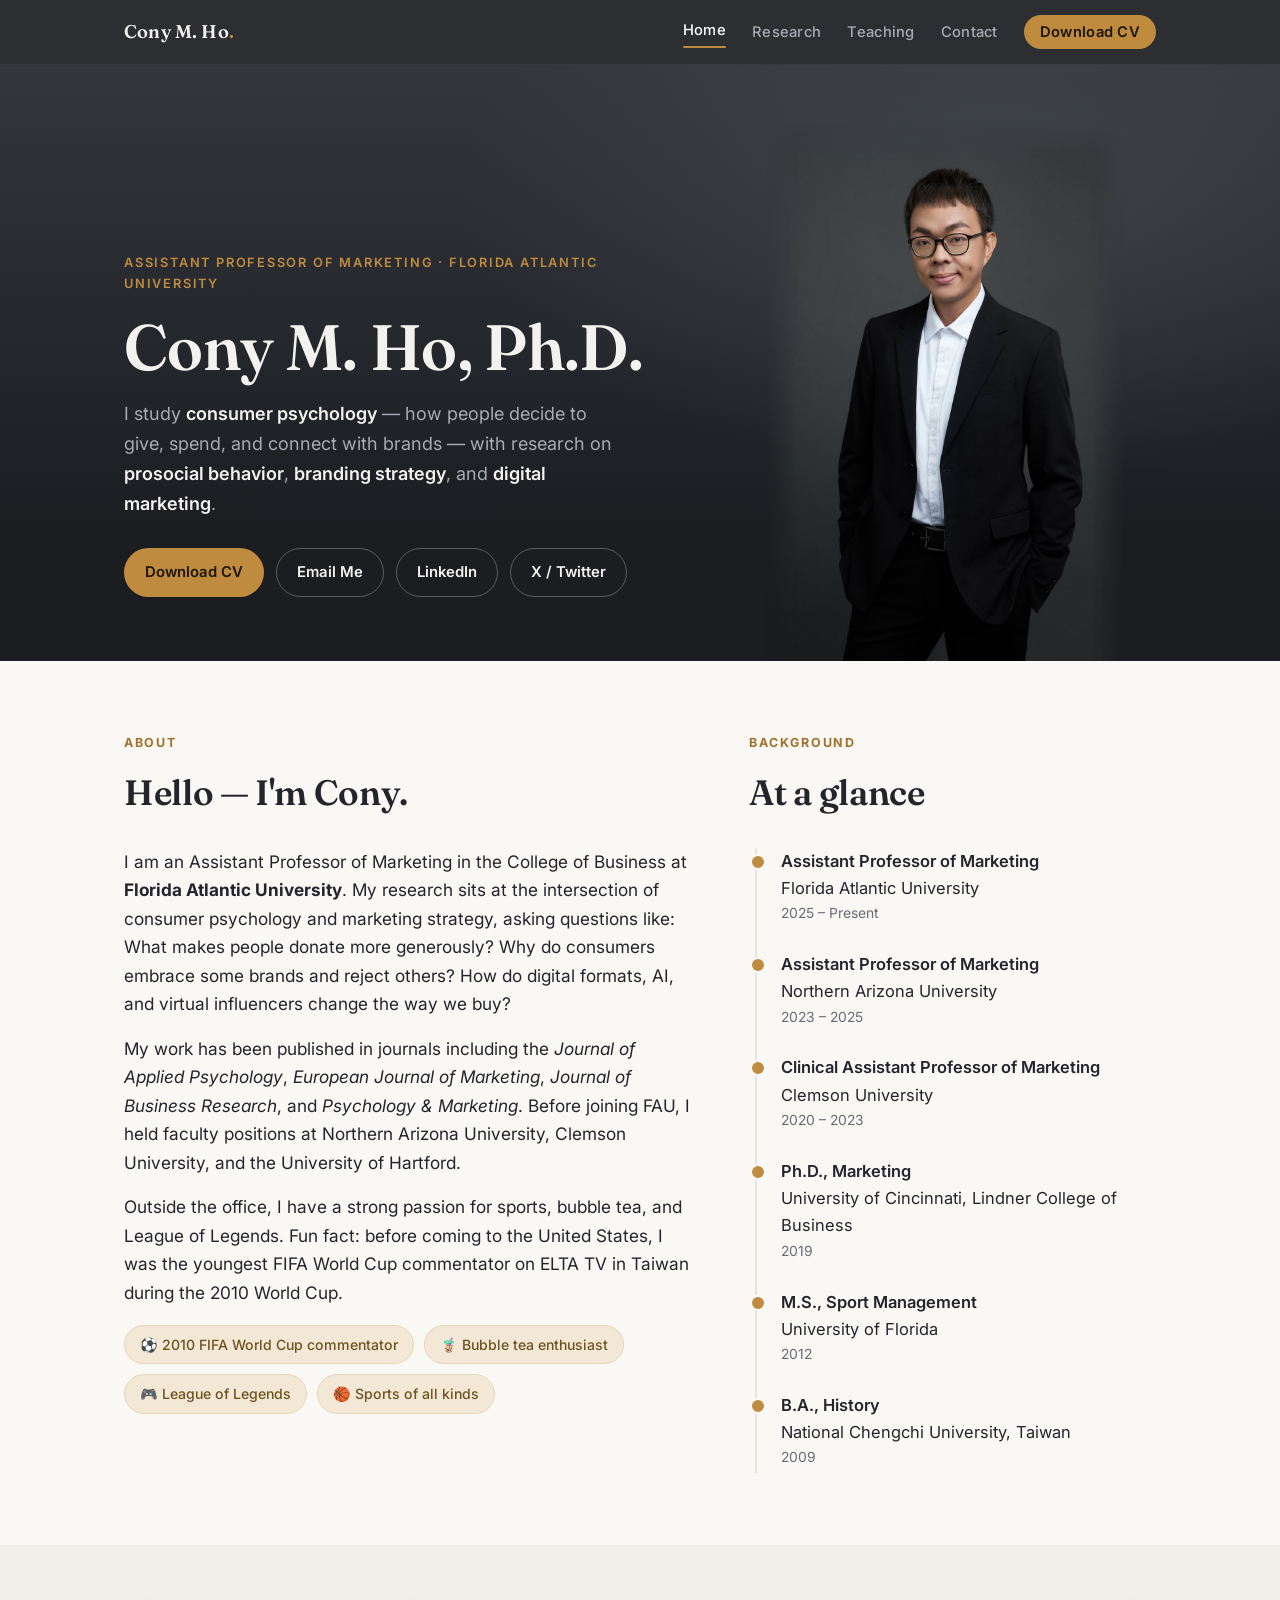
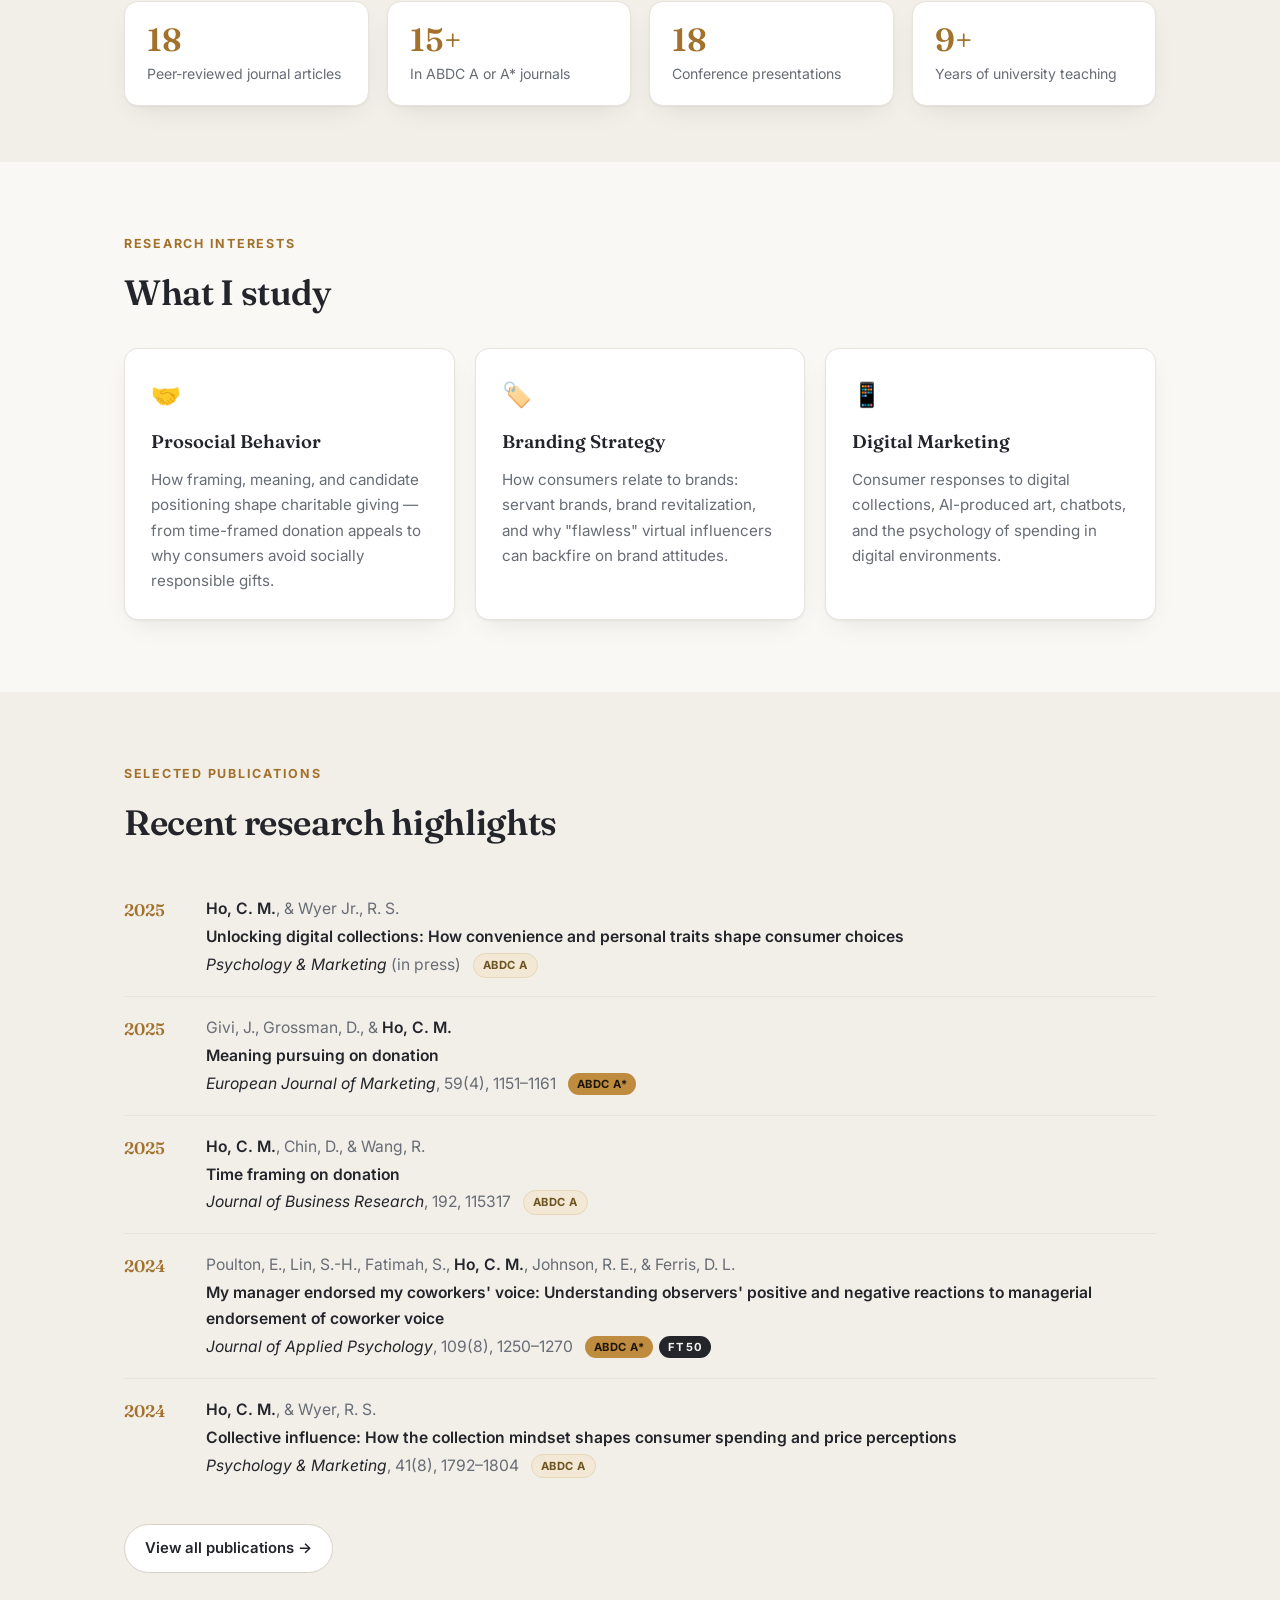
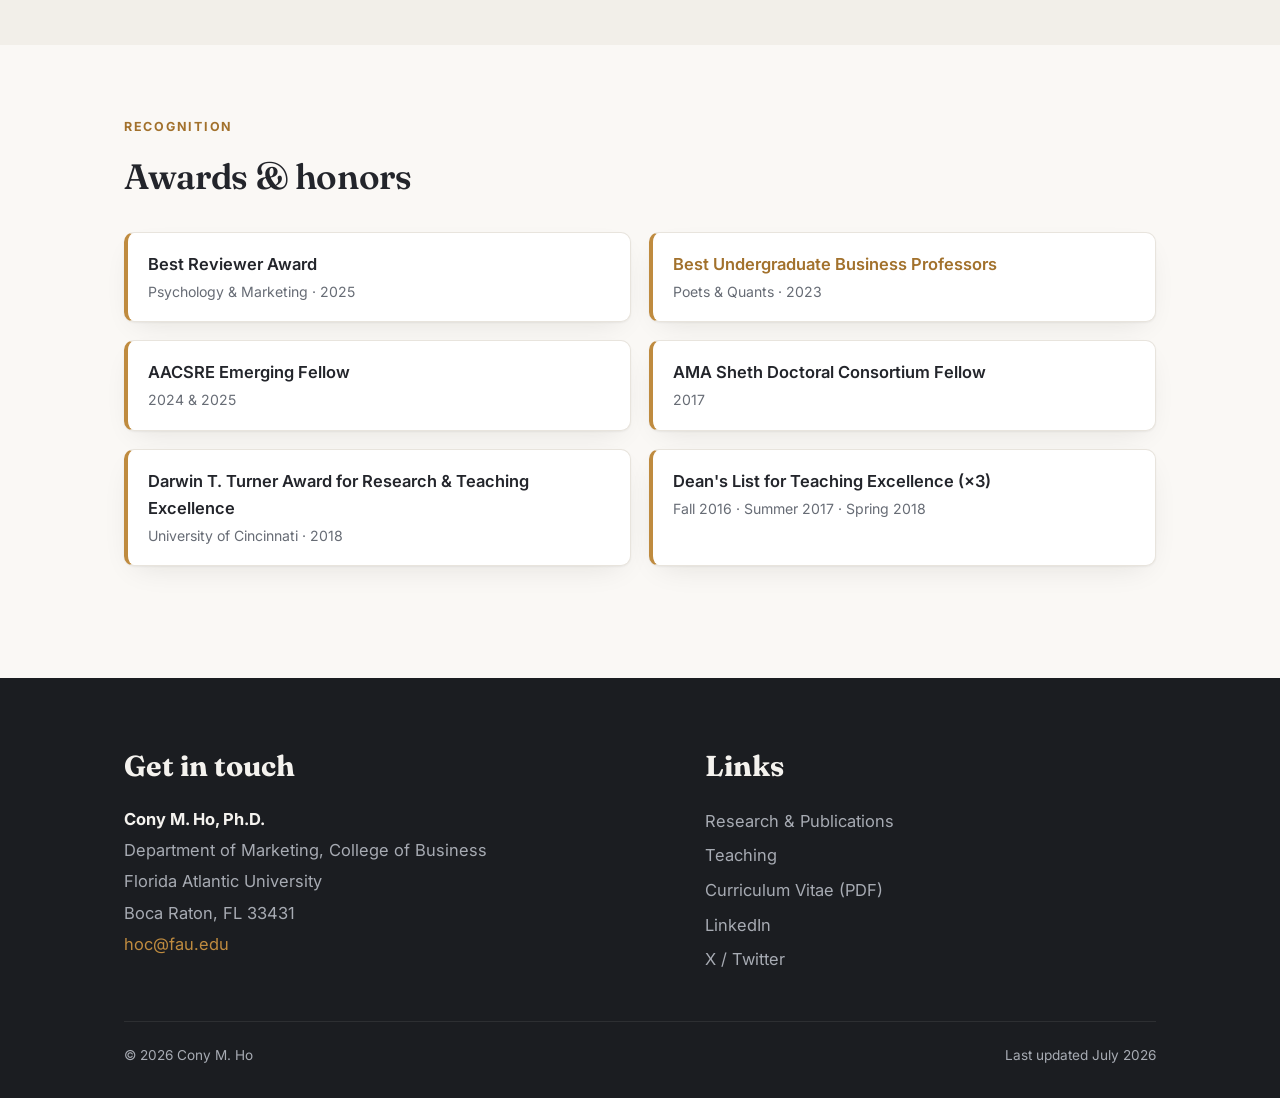
==== index.html @ de129126 "Launch personal academic website for Cony M. Ho" ====
<!DOCTYPE html>
<html lang="en">
<head>
  <meta charset="UTF-8">
  <meta name="viewport" content="width=device-width, initial-scale=1.0">
  <title>Cony M. Ho, Ph.D. — Assistant Professor of Marketing</title>
  <meta name="description" content="Cony M. Ho is an Assistant Professor of Marketing at Florida Atlantic University. His research explores consumer psychology, prosocial behavior, branding strategy, and digital marketing.">
  <link rel="icon" href="data:image/svg+xml,%3Csvg xmlns='http://www.w3.org/2000/svg' viewBox='0 0 100 100'%3E%3Crect width='100' height='100' rx='20' fill='%231b1d21'/%3E%3Ctext x='50' y='68' font-size='52' font-family='Georgia' text-anchor='middle' fill='%23bf8b3f'%3ECH%3C/text%3E%3C/svg%3E">
  <link rel="preconnect" href="https://fonts.googleapis.com">
  <link rel="preconnect" href="https://fonts.gstatic.com" crossorigin>
  <link href="https://fonts.googleapis.com/css2?family=Fraunces:opsz,wght@9..144,400;9..144,600&family=Inter:wght@400;500;600;700&display=swap" rel="stylesheet">
  <link rel="stylesheet" href="css/style.css">
</head>
<body>

  <!-- ============ NAVIGATION ============ -->
  <header class="site-header">
    <div class="wrap nav">
      <a class="nav-brand" href="index.html">Cony M. Ho<span class="dot">.</span></a>
      <button class="nav-toggle" aria-label="Menu" onclick="document.querySelector('.nav-links').classList.toggle('open')">&#9776;</button>
      <ul class="nav-links">
        <li><a href="index.html" class="active">Home</a></li>
        <li><a href="research.html">Research</a></li>
        <li><a href="teaching.html">Teaching</a></li>
        <li><a href="#contact">Contact</a></li>
        <li><a class="nav-cv" href="assets/Cony-Ho-CV.pdf" target="_blank">Download CV</a></li>
      </ul>
    </div>
  </header>

  <!-- ============ HERO ============ -->
  <section class="hero">
    <div class="wrap hero-grid">
      <div class="hero-text">
        <span class="hero-eyebrow">Assistant Professor of Marketing · Florida Atlantic University</span>
        <h1>Cony M. Ho, Ph.D.</h1>
        <p class="hero-tagline">
          I study <strong>consumer psychology</strong> — how people decide to give, spend,
          and connect with brands — with research on <strong>prosocial behavior</strong>,
          <strong>branding strategy</strong>, and <strong>digital marketing</strong>.
        </p>
        <div class="hero-actions">
          <a class="btn btn-primary" href="assets/Cony-Ho-CV.pdf" target="_blank">Download CV</a>
          <a class="btn btn-ghost" href="mailto:hoc@fau.edu">Email Me</a>
          <a class="btn btn-ghost" href="https://www.linkedin.com/in/cony-ho-6710232b/" target="_blank" rel="noopener">LinkedIn</a>
          <a class="btn btn-ghost" href="https://x.com/ho_cony" target="_blank" rel="noopener">X / Twitter</a>
        </div>
      </div>
      <div class="hero-photo">
        <img src="assets/headshot-web.jpg" alt="Portrait of Cony M. Ho">
      </div>
    </div>
  </section>

  <!-- ============ ABOUT ============ -->
  <section class="section" id="about">
    <div class="wrap two-col">
      <div>
        <p class="section-label">About</p>
        <h2>Hello — I'm Cony.</h2>
        <p class="lede">
          I am an Assistant Professor of Marketing in the College of Business at
          <strong>Florida Atlantic University</strong>. My research sits at the intersection of
          consumer psychology and marketing strategy, asking questions like: What makes people
          donate more generously? Why do consumers embrace some brands and reject others?
          How do digital formats, AI, and virtual influencers change the way we buy?
        </p>
        <p class="lede">
          My work has been published in journals including the <em>Journal of Applied Psychology</em>,
          <em>European Journal of Marketing</em>, <em>Journal of Business Research</em>, and
          <em>Psychology &amp; Marketing</em>. Before joining FAU, I held faculty positions at
          Northern Arizona University, Clemson University, and the University of Hartford.
        </p>
        <p class="lede">
          Outside the office, I have a strong passion for sports, bubble tea, and League of Legends.
          Fun fact: before coming to the United States, I was the youngest FIFA World Cup
          commentator on ELTA TV in Taiwan during the 2010 World Cup.
        </p>
        <div class="chips">
          <span class="chip">⚽ 2010 FIFA World Cup commentator</span>
          <span class="chip">🧋 Bubble tea enthusiast</span>
          <span class="chip">🎮 League of Legends</span>
          <span class="chip">🏀 Sports of all kinds</span>
        </div>
      </div>
      <div>
        <p class="section-label">Background</p>
        <h2>At a glance</h2>
        <ul class="timeline">
          <li>
            <div class="t-role">Assistant Professor of Marketing</div>
            <div class="t-org">Florida Atlantic University</div>
            <div class="t-time">2025 – Present</div>
          </li>
          <li>
            <div class="t-role">Assistant Professor of Marketing</div>
            <div class="t-org">Northern Arizona University</div>
            <div class="t-time">2023 – 2025</div>
          </li>
          <li>
            <div class="t-role">Clinical Assistant Professor of Marketing</div>
            <div class="t-org">Clemson University</div>
            <div class="t-time">2020 – 2023</div>
          </li>
          <li>
            <div class="t-role">Ph.D., Marketing</div>
            <div class="t-org">University of Cincinnati, Lindner College of Business</div>
            <div class="t-time">2019</div>
          </li>
          <li>
            <div class="t-role">M.S., Sport Management</div>
            <div class="t-org">University of Florida</div>
            <div class="t-time">2012</div>
          </li>
          <li>
            <div class="t-role">B.A., History</div>
            <div class="t-org">National Chengchi University, Taiwan</div>
            <div class="t-time">2009</div>
          </li>
        </ul>
      </div>
    </div>
  </section>

  <!-- ============ STATS ============ -->
  <section class="section section-alt" style="padding-top: 56px; padding-bottom: 56px;">
    <div class="wrap">
      <div class="stats" style="margin-top: 0;">
        <div class="stat"><div class="num">18</div><div class="lbl">Peer-reviewed journal articles</div></div>
        <div class="stat"><div class="num">15+</div><div class="lbl">In ABDC A or A* journals</div></div>
        <div class="stat"><div class="num">18</div><div class="lbl">Conference presentations</div></div>
        <div class="stat"><div class="num">9+</div><div class="lbl">Years of university teaching</div></div>
      </div>
    </div>
  </section>

  <!-- ============ RESEARCH INTERESTS ============ -->
  <section class="section" id="research-interests">
    <div class="wrap">
      <p class="section-label">Research Interests</p>
      <h2>What I study</h2>
      <div class="cards">
        <div class="card">
          <span class="card-icon">🤝</span>
          <h4>Prosocial Behavior</h4>
          <p>How framing, meaning, and candidate positioning shape charitable giving —
             from time-framed donation appeals to why consumers avoid socially responsible gifts.</p>
        </div>
        <div class="card">
          <span class="card-icon">🏷️</span>
          <h4>Branding Strategy</h4>
          <p>How consumers relate to brands: servant brands, brand revitalization,
             and why "flawless" virtual influencers can backfire on brand attitudes.</p>
        </div>
        <div class="card">
          <span class="card-icon">📱</span>
          <h4>Digital Marketing</h4>
          <p>Consumer responses to digital collections, AI-produced art, chatbots,
             and the psychology of spending in digital environments.</p>
        </div>
      </div>
    </div>
  </section>

  <!-- ============ SELECTED PUBLICATIONS ============ -->
  <section class="section section-alt" id="publications">
    <div class="wrap">
      <p class="section-label">Selected Publications</p>
      <h2>Recent research highlights</h2>

      <ul class="pub-list">
        <li class="pub">
          <span class="pub-year">2025</span>
          <div class="pub-body">
            <span class="authors"><span class="me">Ho, C. M.</span>, &amp; Wyer Jr., R. S.</span>
            <span class="title">Unlocking digital collections: How convenience and personal traits shape consumer choices</span>
            <span class="venue">Psychology &amp; Marketing</span> <span class="detail">(in press)</span>
            <span class="badges"><span class="badge badge-a">ABDC A</span></span>
          </div>
        </li>
        <li class="pub">
          <span class="pub-year">2025</span>
          <div class="pub-body">
            <span class="authors">Givi, J., Grossman, D., &amp; <span class="me">Ho, C. M.</span></span>
            <span class="title">Meaning pursuing on donation</span>
            <span class="venue">European Journal of Marketing</span><span class="detail">, 59(4), 1151–1161</span>
            <span class="badges"><span class="badge badge-astar">ABDC A*</span></span>
          </div>
        </li>
        <li class="pub">
          <span class="pub-year">2025</span>
          <div class="pub-body">
            <span class="authors"><span class="me">Ho, C. M.</span>, Chin, D., &amp; Wang, R.</span>
            <span class="title">Time framing on donation</span>
            <span class="venue">Journal of Business Research</span><span class="detail">, 192, 115317</span>
            <span class="badges"><span class="badge badge-a">ABDC A</span></span>
          </div>
        </li>
        <li class="pub">
          <span class="pub-year">2024</span>
          <div class="pub-body">
            <span class="authors">Poulton, E., Lin, S.-H., Fatimah, S., <span class="me">Ho, C. M.</span>, Johnson, R. E., &amp; Ferris, D. L.</span>
            <span class="title">My manager endorsed my coworkers' voice: Understanding observers' positive and negative reactions to managerial endorsement of coworker voice</span>
            <span class="venue">Journal of Applied Psychology</span><span class="detail">, 109(8), 1250–1270</span>
            <span class="badges"><span class="badge badge-astar">ABDC A*</span><span class="badge badge-ft">FT 50</span></span>
          </div>
        </li>
        <li class="pub">
          <span class="pub-year">2024</span>
          <div class="pub-body">
            <span class="authors"><span class="me">Ho, C. M.</span>, &amp; Wyer, R. S.</span>
            <span class="title">Collective influence: How the collection mindset shapes consumer spending and price perceptions</span>
            <span class="venue">Psychology &amp; Marketing</span><span class="detail">, 41(8), 1792–1804</span>
            <span class="badges"><span class="badge badge-a">ABDC A</span></span>
          </div>
        </li>
      </ul>

      <div class="view-all">
        <a class="btn btn-outline" href="research.html">View all publications →</a>
      </div>
    </div>
  </section>

  <!-- ============ AWARDS ============ -->
  <section class="section" id="awards">
    <div class="wrap">
      <p class="section-label">Recognition</p>
      <h2>Awards &amp; honors</h2>
      <div class="awards">
        <div class="award">
          <div class="award-title">Best Reviewer Award</div>
          <div class="award-meta">Psychology &amp; Marketing · 2025</div>
        </div>
        <div class="award">
          <div class="award-title"><a href="https://poetsandquantsforundergrads.com/news/2023-best-undergraduate-professors-cony-m-ho-northern-arizona-university-franke-college-of-business/" target="_blank" rel="noopener">Best Undergraduate Business Professors</a></div>
          <div class="award-meta">Poets &amp; Quants · 2023</div>
        </div>
        <div class="award">
          <div class="award-title">AACSRE Emerging Fellow</div>
          <div class="award-meta">2024 &amp; 2025</div>
        </div>
        <div class="award">
          <div class="award-title">AMA Sheth Doctoral Consortium Fellow</div>
          <div class="award-meta">2017</div>
        </div>
        <div class="award">
          <div class="award-title">Darwin T. Turner Award for Research &amp; Teaching Excellence</div>
          <div class="award-meta">University of Cincinnati · 2018</div>
        </div>
        <div class="award">
          <div class="award-title">Dean's List for Teaching Excellence (×3)</div>
          <div class="award-meta">Fall 2016 · Summer 2017 · Spring 2018</div>
        </div>
      </div>
    </div>
  </section>

  <!-- ============ FOOTER / CONTACT ============ -->
  <footer class="footer" id="contact">
    <div class="wrap">
      <div class="footer-grid">
        <div>
          <h2>Get in touch</h2>
          <address class="addr">
            <strong style="color:#f4f2ee;">Cony M. Ho, Ph.D.</strong><br>
            Department of Marketing, College of Business<br>
            Florida Atlantic University<br>
            Boca Raton, FL 33431<br>
            <a href="mailto:hoc@fau.edu">hoc@fau.edu</a>
          </address>
        </div>
        <div>
          <h2>Links</h2>
          <ul class="footer-links">
            <li><a href="research.html">Research &amp; Publications</a></li>
            <li><a href="teaching.html">Teaching</a></li>
            <li><a href="assets/Cony-Ho-CV.pdf" target="_blank">Curriculum Vitae (PDF)</a></li>
            <li><a href="https://www.linkedin.com/in/cony-ho-6710232b/" target="_blank" rel="noopener">LinkedIn</a></li>
            <li><a href="https://x.com/ho_cony" target="_blank" rel="noopener">X / Twitter</a></li>
          </ul>
        </div>
      </div>
      <div class="footer-bottom">
        <span>© 2026 Cony M. Ho</span>
        <span>Last updated July 2026</span>
      </div>
    </div>
  </footer>

</body>
</html>
---- css/style.css ----
/* ============================================================
   Cony M. Ho — Personal Academic Website
   Design: dark elegant hero, warm paper content, bronze accent
   ============================================================ */

:root {
  --dark: #1b1d21;
  --dark-2: #24262b;
  --dark-3: #2e3138;
  --ink: #23252b;
  --muted: #676c75;
  --paper: #faf8f5;
  --card: #ffffff;
  --line: #e8e4dd;
  --accent: #bf8b3f;
  --accent-deep: #a2712c;
  --accent-soft: #f3e8d5;
  --on-dark: #f4f2ee;
  --on-dark-muted: #a7abb3;
  --radius: 14px;
  --shadow: 0 1px 2px rgba(28, 25, 18, .05), 0 10px 30px -12px rgba(28, 25, 18, .12);
  --font-serif: "Fraunces", Georgia, "Times New Roman", serif;
  --font-sans: "Inter", -apple-system, "Segoe UI", Roboto, sans-serif;
}

* { margin: 0; padding: 0; box-sizing: border-box; }

html { scroll-behavior: smooth; }

body {
  font-family: var(--font-sans);
  background: var(--paper);
  color: var(--ink);
  line-height: 1.65;
  font-size: 16.5px;
  -webkit-font-smoothing: antialiased;
}

img { max-width: 100%; display: block; }

a { color: var(--accent-deep); text-decoration: none; }
a:hover { text-decoration: underline; }

.wrap { max-width: 1080px; margin: 0 auto; padding: 0 24px; }

/* ---------- Header / nav ---------- */
.site-header {
  position: sticky;
  top: 0;
  z-index: 50;
  background: rgba(27, 29, 33, .92);
  backdrop-filter: blur(10px);
  border-bottom: 1px solid rgba(255, 255, 255, .06);
}

.nav {
  display: flex;
  align-items: center;
  justify-content: space-between;
  height: 64px;
}

.nav-brand {
  font-family: var(--font-serif);
  font-size: 1.15rem;
  font-weight: 600;
  color: var(--on-dark);
  letter-spacing: .01em;
}
.nav-brand:hover { text-decoration: none; color: #fff; }
.nav-brand .dot { color: var(--accent); }

.nav-links { display: flex; gap: 26px; align-items: center; list-style: none; }

.nav-links a {
  color: var(--on-dark-muted);
  font-size: .92rem;
  font-weight: 500;
  letter-spacing: .02em;
}
.nav-links a:hover { color: #fff; text-decoration: none; }
.nav-links a.active { color: #fff; }
.nav-links a.active::after {
  content: "";
  display: block;
  height: 2px;
  margin-top: 2px;
  background: var(--accent);
  border-radius: 2px;
}

.nav-cv {
  background: var(--accent);
  color: #1d1608 !important;
  padding: 8px 16px;
  border-radius: 999px;
  font-weight: 600 !important;
}
.nav-cv:hover { background: #d09c4c; text-decoration: none; }

/* Mobile nav */
.nav-toggle { display: none; background: none; border: 0; color: var(--on-dark); font-size: 1.6rem; cursor: pointer; }

@media (max-width: 780px) {
  .nav-toggle { display: block; }
  .nav-links {
    display: none;
    position: absolute;
    top: 64px; left: 0; right: 0;
    background: var(--dark);
    flex-direction: column;
    gap: 0;
    padding: 10px 0 16px;
    border-bottom: 1px solid rgba(255,255,255,.08);
  }
  .nav-links.open { display: flex; }
  .nav-links li { width: 100%; text-align: center; }
  .nav-links a { display: block; padding: 12px 0; }
  .nav-links a.active::after { display: none; }
  .nav-cv { display: inline-block; margin-top: 10px; }
}

/* ---------- Hero (home) ---------- */
.hero {
  background:
    radial-gradient(900px 500px at 78% 20%, rgba(78, 82, 90, .55), transparent 60%),
    linear-gradient(180deg, #33363c 0%, var(--dark) 78%);
  color: var(--on-dark);
  overflow: hidden;
}

.hero-grid {
  display: grid;
  grid-template-columns: 1.15fr .85fr;
  gap: 40px;
  align-items: end;
  min-height: 520px;
  padding-top: 56px;
}

.hero-text { padding-bottom: 64px; }

.hero-eyebrow {
  display: inline-block;
  font-size: .8rem;
  font-weight: 600;
  letter-spacing: .14em;
  text-transform: uppercase;
  color: var(--accent);
  margin-bottom: 18px;
}

.hero h1 {
  font-family: var(--font-serif);
  font-weight: 600;
  font-size: clamp(2.6rem, 5.4vw, 4rem);
  line-height: 1.08;
  letter-spacing: -.01em;
  margin-bottom: 18px;
}

.hero-tagline {
  font-size: 1.13rem;
  color: var(--on-dark-muted);
  max-width: 46ch;
  margin-bottom: 30px;
}
.hero-tagline strong { color: var(--on-dark); font-weight: 600; }

.hero-actions { display: flex; flex-wrap: wrap; gap: 12px; }

.btn {
  display: inline-flex;
  align-items: center;
  gap: 8px;
  padding: 11px 20px;
  border-radius: 999px;
  font-size: .93rem;
  font-weight: 600;
  border: 1px solid transparent;
  transition: all .15s ease;
}
.btn:hover { text-decoration: none; transform: translateY(-1px); }

.btn-primary { background: var(--accent); color: #1d1608; }
.btn-primary:hover { background: #d09c4c; }

.btn-ghost { border-color: rgba(255,255,255,.28); color: var(--on-dark); }
.btn-ghost:hover { border-color: rgba(255,255,255,.6); background: rgba(255,255,255,.05); }

/* light-context button variant */
.btn-outline { border-color: #d8d2c6; color: var(--ink); background: #fff; }
.btn-outline:hover { border-color: var(--accent); color: var(--accent-deep); }

.hero-photo { position: relative; align-self: end; }

.hero-photo img {
  width: min(360px, 78vw);
  margin: 0 auto;
  -webkit-mask-image: linear-gradient(180deg, transparent 0, #000 7%, #000 100%),
                      linear-gradient(90deg, transparent 0, #000 9%, #000 91%, transparent 100%);
  -webkit-mask-composite: source-in;
  mask-image: linear-gradient(180deg, transparent 0, #000 7%, #000 100%),
              linear-gradient(90deg, transparent 0, #000 9%, #000 91%, transparent 100%);
  mask-composite: intersect;
  filter: saturate(.98);
}

@media (max-width: 860px) {
  .hero-grid { grid-template-columns: 1fr; gap: 0; min-height: 0; padding-top: 40px; }
  .hero-text { padding-bottom: 40px; order: 2; }
  .hero-photo { order: 1; }
  .hero-photo img { width: min(300px, 70vw); }
}

/* Page hero (interior pages) */
.page-hero {
  background: linear-gradient(180deg, #2e3137 0%, var(--dark) 100%);
  color: var(--on-dark);
  padding: 64px 0 56px;
}
.page-hero h1 {
  font-family: var(--font-serif);
  font-weight: 600;
  font-size: clamp(2.1rem, 4vw, 3rem);
  margin-bottom: 10px;
}
.page-hero p { color: var(--on-dark-muted); max-width: 62ch; font-size: 1.05rem; }

/* ---------- Sections ---------- */
.section { padding: 72px 0; }
.section-alt { background: #f2efe9; }

.section-label {
  font-size: .78rem;
  font-weight: 700;
  letter-spacing: .14em;
  text-transform: uppercase;
  color: var(--accent-deep);
  margin-bottom: 10px;
}

.section h2 {
  font-family: var(--font-serif);
  font-weight: 600;
  font-size: clamp(1.7rem, 3vw, 2.2rem);
  margin-bottom: 26px;
  letter-spacing: -.01em;
}

.section h3 {
  font-family: var(--font-serif);
  font-weight: 600;
  font-size: 1.3rem;
  margin: 40px 0 16px;
}
.section h3:first-of-type { margin-top: 0; }

.lede { font-size: 1.08rem; max-width: 70ch; }
.lede + .lede { margin-top: 16px; }

/* Stats strip */
.stats {
  display: grid;
  grid-template-columns: repeat(4, 1fr);
  gap: 18px;
  margin-top: 44px;
}
.stat {
  background: var(--card);
  border: 1px solid var(--line);
  border-radius: var(--radius);
  padding: 20px 22px;
  box-shadow: var(--shadow);
}
.stat .num {
  font-family: var(--font-serif);
  font-size: 2rem;
  font-weight: 600;
  color: var(--accent-deep);
  line-height: 1.1;
}
.stat .lbl { font-size: .88rem; color: var(--muted); margin-top: 4px; }

@media (max-width: 780px) { .stats { grid-template-columns: repeat(2, 1fr); } }

/* Cards (research interests) */
.cards { display: grid; grid-template-columns: repeat(3, 1fr); gap: 20px; }
.card {
  background: var(--card);
  border: 1px solid var(--line);
  border-radius: var(--radius);
  padding: 26px;
  box-shadow: var(--shadow);
}
.card h4 {
  font-family: var(--font-serif);
  font-size: 1.15rem;
  font-weight: 600;
  margin-bottom: 10px;
}
.card p { font-size: .95rem; color: var(--muted); }
.card .card-icon { font-size: 1.5rem; margin-bottom: 12px; display: block; }

@media (max-width: 780px) { .cards { grid-template-columns: 1fr; } }

/* Fun facts chips */
.chips { display: flex; flex-wrap: wrap; gap: 10px; margin-top: 18px; }
.chip {
  background: var(--accent-soft);
  border: 1px solid #e7d7b8;
  color: #6d5320;
  border-radius: 999px;
  padding: 7px 15px;
  font-size: .88rem;
  font-weight: 500;
}

/* ---------- Publications ---------- */
.pub-list { list-style: none; }

.pub {
  display: grid;
  grid-template-columns: 64px 1fr;
  gap: 18px;
  padding: 18px 0;
  border-bottom: 1px solid var(--line);
}
.pub:last-child { border-bottom: 0; }

.pub-year {
  font-family: var(--font-serif);
  font-weight: 600;
  color: var(--accent-deep);
  font-size: 1.05rem;
  padding-top: 1px;
}

.pub-body { font-size: .98rem; }
.pub-body .authors { color: var(--muted); }
.pub-body .authors .me { color: var(--ink); font-weight: 600; }
.pub-body .title { font-weight: 600; display: block; margin: 2px 0; }
.pub-body .venue { font-style: italic; color: var(--ink); }
.pub-body .detail { color: var(--muted); }

.badges { display: inline-flex; gap: 6px; margin-left: 8px; vertical-align: 1px; }
.badge {
  display: inline-block;
  font-size: .7rem;
  font-weight: 700;
  letter-spacing: .04em;
  padding: 2px 9px;
  border-radius: 999px;
  white-space: nowrap;
}
.badge-astar { background: var(--accent); color: #1d1608; }
.badge-a { background: var(--accent-soft); color: #6d5320; border: 1px solid #e7d7b8; }
.badge-ft { background: #23252b; color: #f4f2ee; }
.badge-status { background: #eceef2; color: #4c5261; border: 1px solid #dcdfe6; }

@media (max-width: 600px) {
  .pub { grid-template-columns: 1fr; gap: 4px; }
}

/* Simple list (presentations, service, awards) */
.simple-list { list-style: none; }
.simple-list li {
  padding: 12px 0 12px 26px;
  border-bottom: 1px solid var(--line);
  position: relative;
  font-size: .97rem;
}
.simple-list li::before {
  content: "";
  position: absolute;
  left: 4px; top: 21px;
  width: 7px; height: 7px;
  border-radius: 50%;
  background: var(--accent);
}
.simple-list li:last-child { border-bottom: 0; }

/* Awards grid */
.awards { display: grid; grid-template-columns: repeat(2, 1fr); gap: 18px; }
.award {
  background: var(--card);
  border: 1px solid var(--line);
  border-left: 4px solid var(--accent);
  border-radius: 10px;
  padding: 18px 20px;
  box-shadow: var(--shadow);
}
.award .award-title { font-weight: 600; }
.award .award-meta { font-size: .88rem; color: var(--muted); margin-top: 2px; }

@media (max-width: 700px) { .awards { grid-template-columns: 1fr; } }

/* ---------- Teaching ---------- */
.course {
  background: var(--card);
  border: 1px solid var(--line);
  border-radius: var(--radius);
  padding: 20px 24px;
  box-shadow: var(--shadow);
  margin-bottom: 14px;
  display: flex;
  justify-content: space-between;
  align-items: flex-start;
  gap: 16px;
  flex-wrap: wrap;
}
.course-info h4 { font-size: 1.02rem; font-weight: 600; }
.course-info p { font-size: .9rem; color: var(--muted); margin-top: 2px; }
.eval {
  background: var(--accent-soft);
  border: 1px solid #e7d7b8;
  color: #6d5320;
  font-weight: 700;
  font-size: .85rem;
  border-radius: 999px;
  padding: 6px 14px;
  white-space: nowrap;
}

/* ---------- Timeline (experience/education) ---------- */
.timeline { list-style: none; border-left: 2px solid var(--line); margin-left: 6px; }
.timeline li { padding: 0 0 26px 24px; position: relative; }
.timeline li:last-child { padding-bottom: 4px; }
.timeline li::before {
  content: "";
  position: absolute;
  left: -7px; top: 6px;
  width: 12px; height: 12px;
  border-radius: 50%;
  background: var(--accent);
  border: 2.5px solid var(--paper);
}
.timeline .t-role { font-weight: 600; }
.timeline .t-org { color: var(--ink); }
.timeline .t-time { font-size: .87rem; color: var(--muted); }

/* Two-column about layout */
.two-col { display: grid; grid-template-columns: 1.4fr 1fr; gap: 56px; align-items: start; }
@media (max-width: 860px) { .two-col { grid-template-columns: 1fr; gap: 40px; } }

/* ---------- Contact / footer ---------- */
.footer {
  background: var(--dark);
  color: var(--on-dark-muted);
  padding: 64px 0 32px;
  margin-top: 40px;
}
.footer h2 { font-family: var(--font-serif); color: var(--on-dark); font-size: 1.8rem; margin-bottom: 14px; }
.footer a { color: var(--accent); }
.footer-grid { display: grid; grid-template-columns: 1.2fr 1fr; gap: 40px; }
.footer .addr { font-style: normal; line-height: 1.9; }
.footer-links { list-style: none; line-height: 2.1; }
.footer-links a { color: var(--on-dark-muted); }
.footer-links a:hover { color: #fff; }
.footer-bottom {
  border-top: 1px solid rgba(255,255,255,.08);
  margin-top: 44px;
  padding-top: 22px;
  font-size: .85rem;
  display: flex;
  justify-content: space-between;
  flex-wrap: wrap;
  gap: 8px;
}
@media (max-width: 700px) { .footer-grid { grid-template-columns: 1fr; } }

.view-all { margin-top: 28px; }
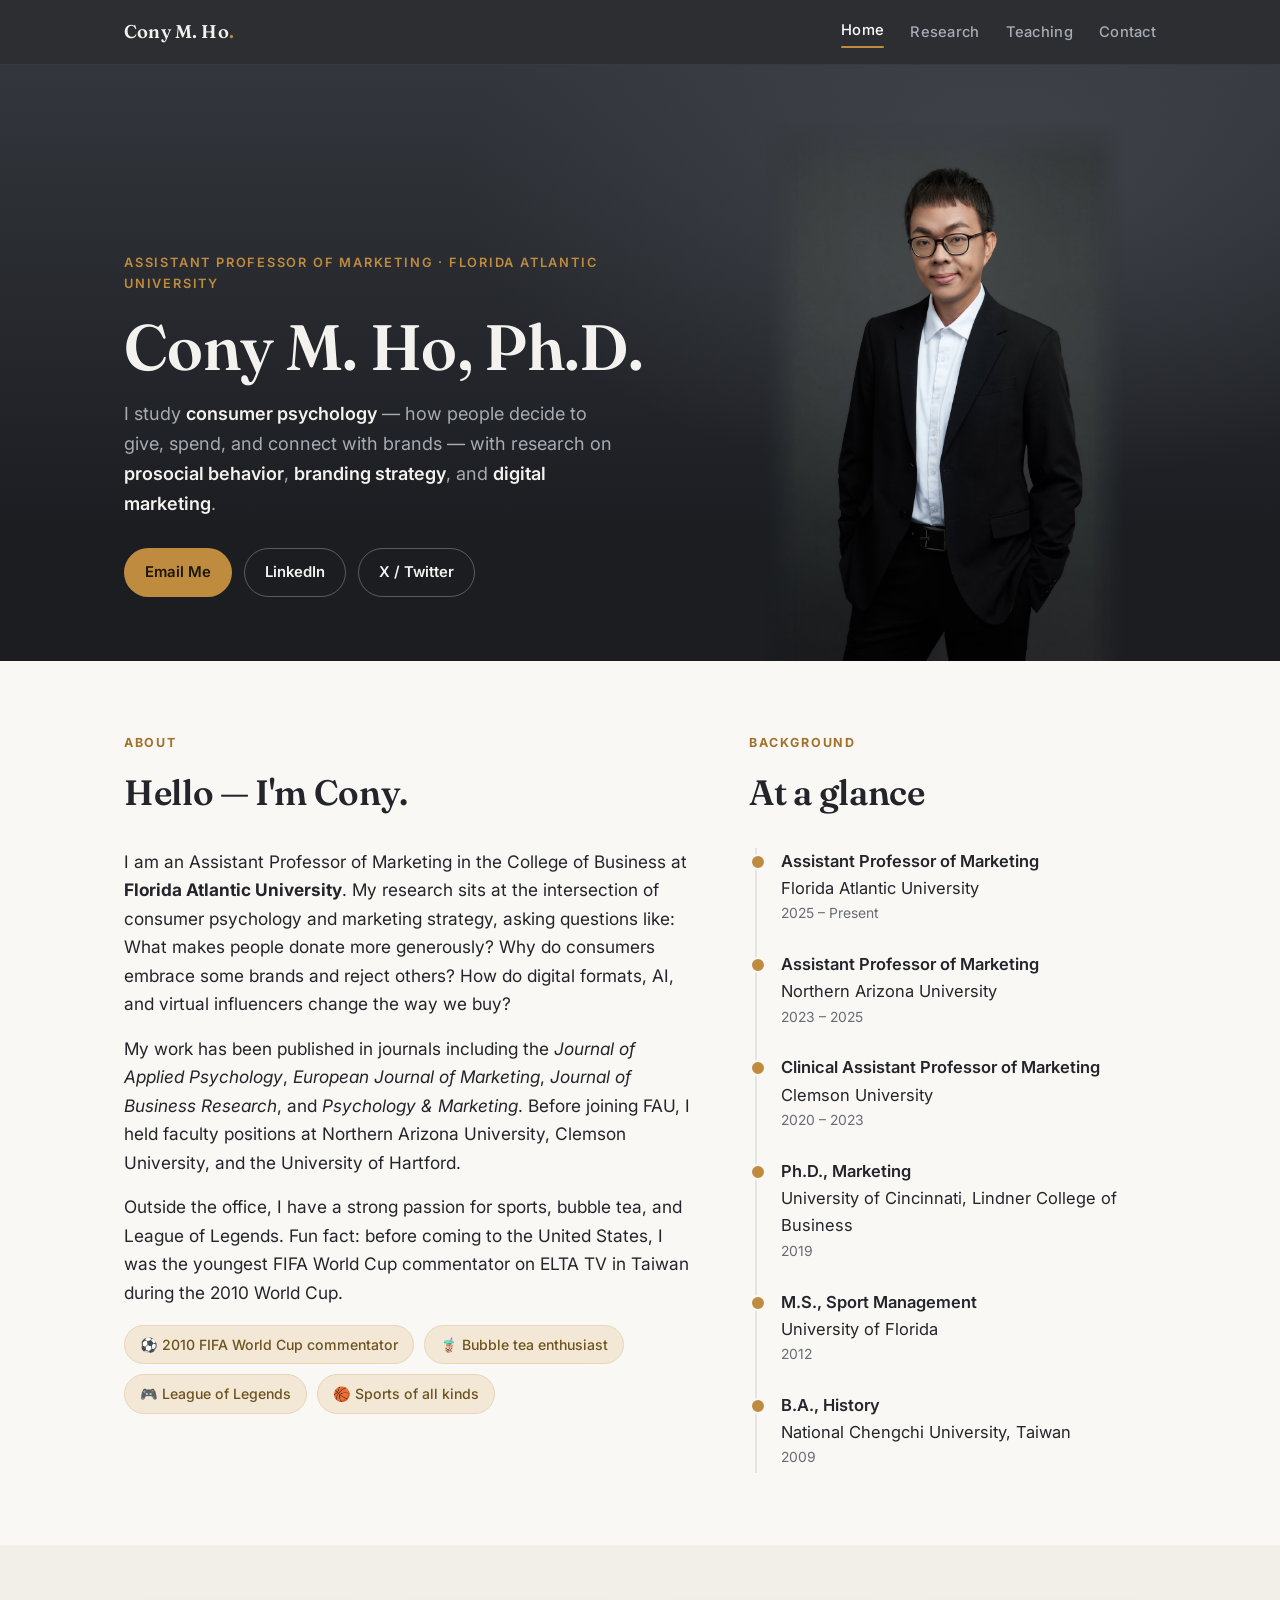
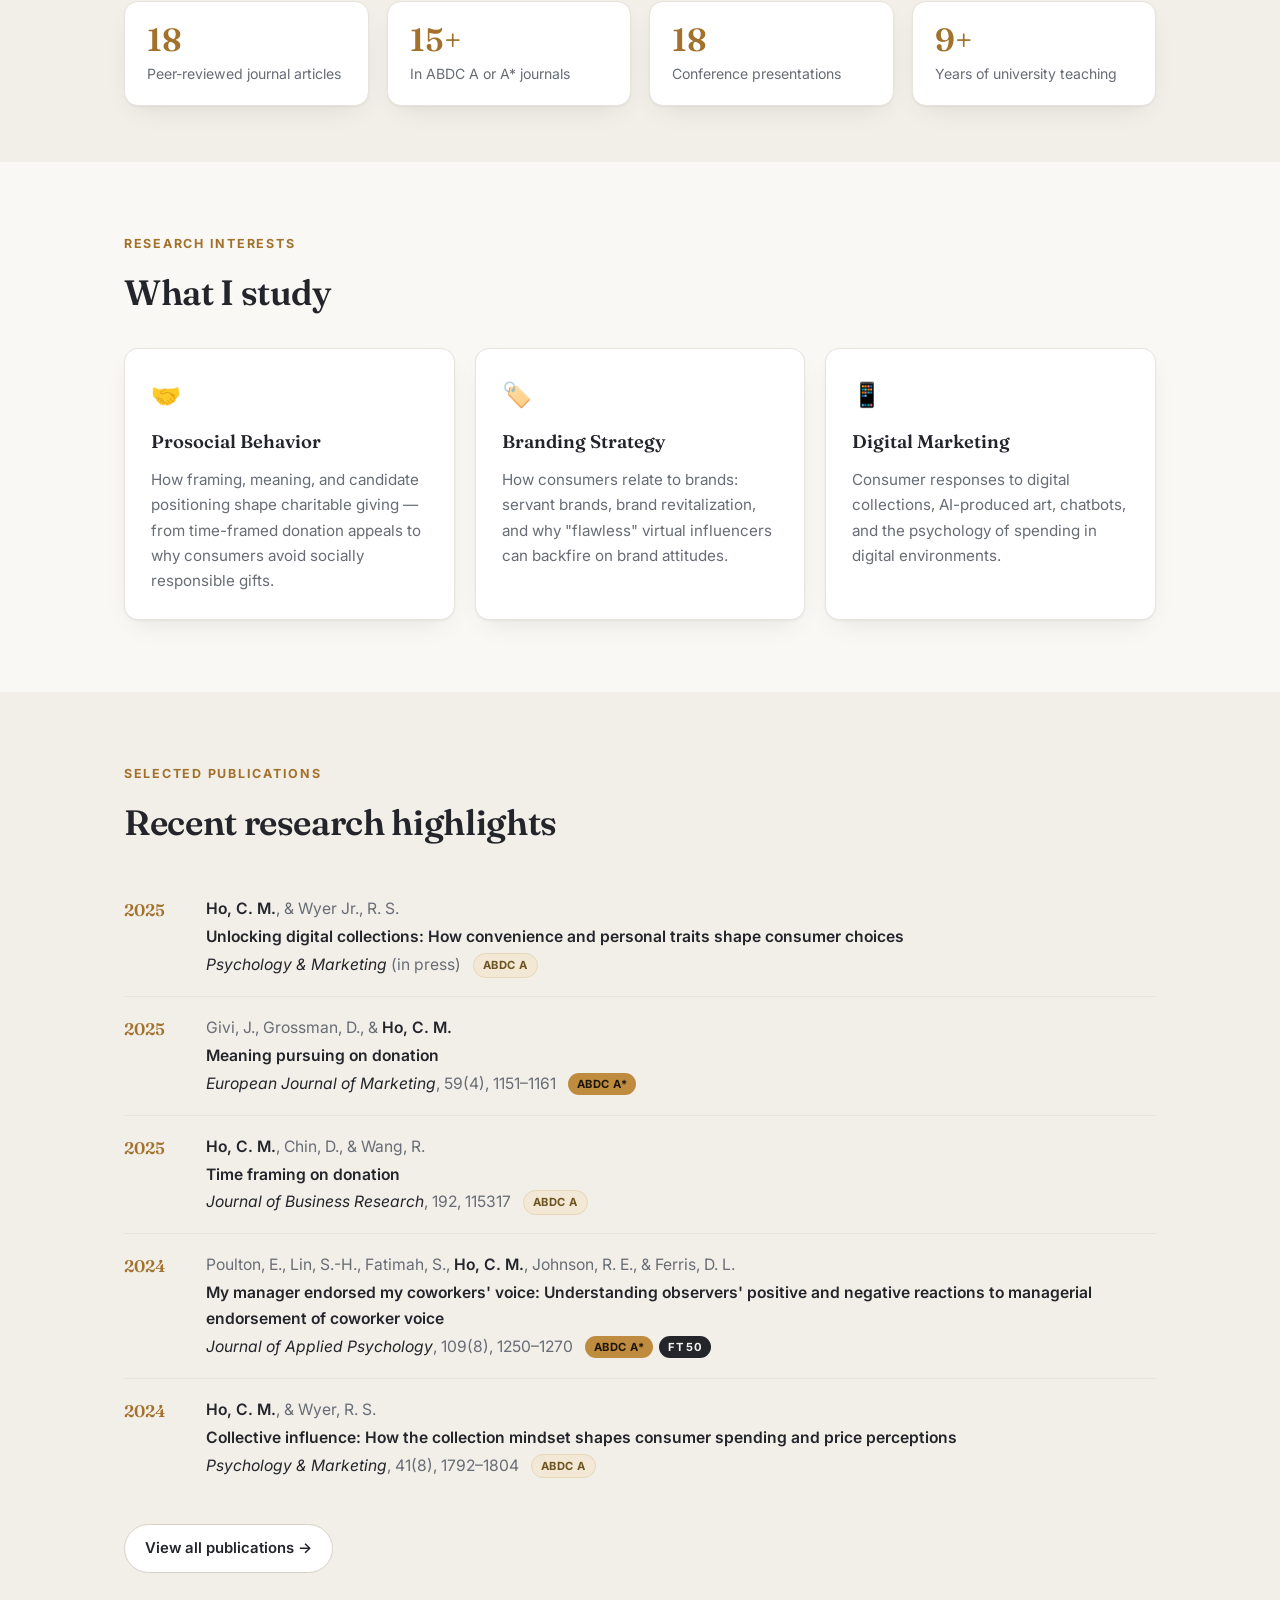
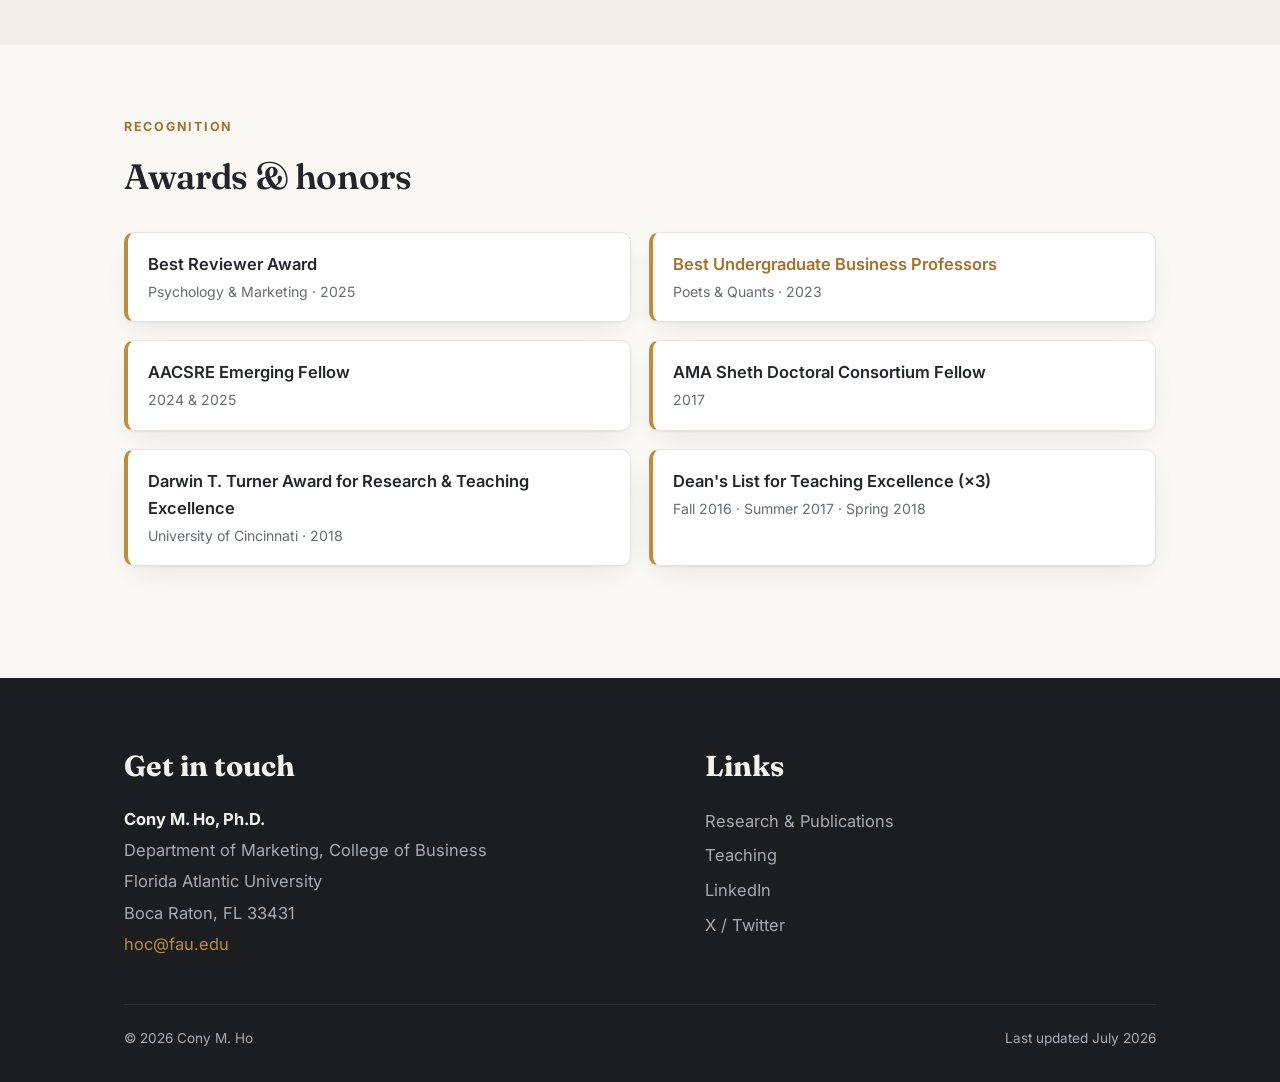
==== commit e71a2280: "Remove CV download, teaching evaluations, and sales-related content" ====
--- a/index.html
+++ b/index.html
@@ -23,7 +23,6 @@
         <li><a href="research.html">Research</a></li>
         <li><a href="teaching.html">Teaching</a></li>
         <li><a href="#contact">Contact</a></li>
-        <li><a class="nav-cv" href="assets/Cony-Ho-CV.pdf" target="_blank">Download CV</a></li>
       </ul>
     </div>
   </header>
@@ -40,8 +39,7 @@
           <strong>branding strategy</strong>, and <strong>digital marketing</strong>.
         </p>
         <div class="hero-actions">
-          <a class="btn btn-primary" href="assets/Cony-Ho-CV.pdf" target="_blank">Download CV</a>
-          <a class="btn btn-ghost" href="mailto:hoc@fau.edu">Email Me</a>
+          <a class="btn btn-primary" href="mailto:hoc@fau.edu">Email Me</a>
           <a class="btn btn-ghost" href="https://www.linkedin.com/in/cony-ho-6710232b/" target="_blank" rel="noopener">LinkedIn</a>
           <a class="btn btn-ghost" href="https://x.com/ho_cony" target="_blank" rel="noopener">X / Twitter</a>
         </div>
@@ -275,7 +273,6 @@
           <ul class="footer-links">
             <li><a href="research.html">Research &amp; Publications</a></li>
             <li><a href="teaching.html">Teaching</a></li>
-            <li><a href="assets/Cony-Ho-CV.pdf" target="_blank">Curriculum Vitae (PDF)</a></li>
             <li><a href="https://www.linkedin.com/in/cony-ho-6710232b/" target="_blank" rel="noopener">LinkedIn</a></li>
             <li><a href="https://x.com/ho_cony" target="_blank" rel="noopener">X / Twitter</a></li>
           </ul>
